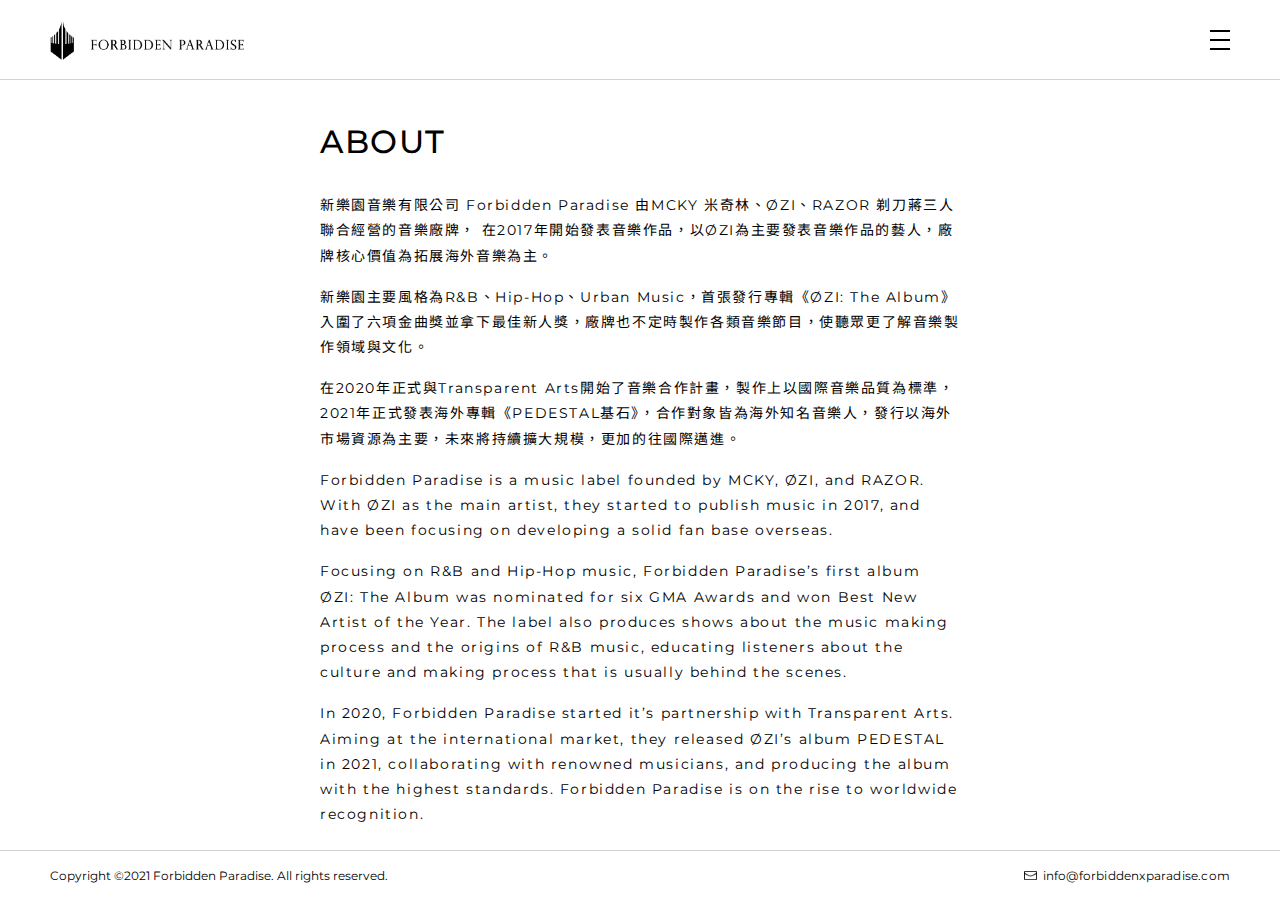
==== about.html @ 8565c3d3 "first commit" ====
<!DOCTYPE html>
<html lang="en">
  <head>
    <meta charset="UTF-8">
    <meta http-equiv="X-UA-Compatible" content="IE=edge">
    <meta name="viewport" content="width=device-width, initial-scale=1.0">
    <meta property="og:site_name" content="">
    <meta property="og:url" content="">
    <meta property="og:type" content="website">
    <meta property="og:title" content="">
    <meta property="og:description" content="">
    <meta property="og:image" content="">
    <title>Forbidden Paradise</title>
    <link href="css/common/bootstrap.min.css" type="text/css" rel="stylesheet">
    <link href="css/common/slick.css" type="text/css" rel="stylesheet">
    <link href="css/about.css" type="text/css" rel="stylesheet">
  </head>
  <body> 
    <header class="d-flex justify-content-between align-items-center"><a class="d-block logo" href="index.html">
        <h1 class="d-block m-0">Forbidden Paradise</h1></a>
      <div class="d-block hamburger">
        <div class="line"></div>
        <div class="line"></div>
        <div class="line"></div>
      </div>
      <nav> 
        <div class="d-flex flex-column justify-content-between nav-container">
          <div class="h-100 d-flex flex-column align-items-start nav-group">
            <ul class="d-flex flex-column">
              <li><a href="index.html">HOME</a></li>
              <li><a href="about.html">ABOUT</a></li>
              <li><a href="artists.html">ARTIST</a></li>
              <li><a href="works.html">WORKS</a></li>
              <li><a href="join_us.html">JOIN US</a></li>
            </ul>
            <div class="h-100 d-flex align-items-end social-links"><a href="https://www.facebook.com/forbiddenxparadise" target="_blank"><img src="images/global/icon_facebook_black.png"></a><a href="https://www.instagram.com/forbiddenxparadise/" target="_blank"><img src="images/global/icon_instagram_black.png"></a><a href="https://www.youtube.com/channel/UCNPcDilC3VMC2V1PXL1qEKA" target="_blank"><img src="images/global/icon_youtube_black.png"></a></div>
          </div>
        </div>
      </nav>
    </header>
    <main class="d-flex flex-column justify-content-between">
      <div class="container-fluid about d-flex justify-content-center align-items-center">
        <div class="description">
          <h2 class="w-100">ABOUT</h2>
          <article>
            <p>新樂園音樂有限公司 Forbidden Paradise 由MCKY 米奇林、ØZI、RAZOR 剃刀蔣三人聯合經營的音樂廠牌， 在2017年開始發表音樂作品，以ØZI為主要發表音樂作品的藝人，廠牌核心價值為拓展海外音樂為主。</p>
            <p>新樂園主要風格為R&B、Hip-Hop、Urban Music，首張發行專輯《ØZI: The Album》入圍了六項金曲獎並拿下最佳新人獎，廠牌也不定時製作各類音樂節目，使聽眾更了解音樂製作領域與文化。</p>
            <p>在2020年正式與Transparent Arts開始了音樂合作計畫，製作上以國際音樂品質為標準，2021年正式發表海外專輯《PEDESTAL基石》，合作對象皆為海外知名音樂人，發行以海外市場資源為主要，未來將持續擴大規模，更加的往國際邁進。</p>
            <p>Forbidden Paradise is a music label founded by MCKY, ØZI, and RAZOR. With ØZI as the main artist, they started to publish music in 2017, and have been focusing on developing a solid fan base overseas.</p>
            <p>Focusing on R&B and Hip-Hop music, Forbidden Paradise’s first album ØZI: The Album was nominated for six GMA Awards and won Best New Artist of the Year. The label also produces shows about the music making process and the origins of R&B music, educating listeners about the culture and making process that is usually behind the scenes.</p>
            <p>In 2020, Forbidden Paradise started it’s partnership with Transparent Arts. Aiming at the international market, they released ØZI’s album PEDESTAL in 2021, collaborating with renowned musicians, and producing the album with the highest standards. Forbidden Paradise is on the rise to worldwide recognition.</p>
          </article>
        </div>
      </div>
      <footer class="d-flex justify-content-center justify-content-md-between align-items-center">
        <div class="copyright d-none d-md-block">Copyright ©2021 Forbidden Paradise. All rights reserved.</div>
        <div class="contact d-flex align-items-center"> <i></i>info@forbiddenxparadise.com</div>
      </footer>
    </main>
    <script src="js/vendor/jquery.min.js"></script>
    <script src="js/vendor/bootstrap.min.js"></script>
    <script src="js/vendor/slick.min.js"></script>
    <script src="js/vendor/spritespin.js"></script>
    <script src="js/vendor/modernizr.js"></script>
    <script src="js/vendor/detectizr.js"></script>
    <script src="js/vendor/jquery.html5Loader.min.js"></script>
    <script src="js/vendor/TweenMax.min.js"></script>
    <script src="js/tracking.js"></script>
    <script src="js/global.js"></script>
    <script src="js/works.js"></script>
  </body>
</html>
---- css/about.css ----
@import url("https://fonts.googleapis.com/css2?family=Noto+Sans+TC:wght@300;400;500;700;900&display=swap");
@import url("https://fonts.googleapis.com/css2?family=Noto+Serif+TC:wght@300;400;500;700;900&display=swap");
@import url("https://fonts.googleapis.com/css2?family=Montserrat:wght@300;400;500;600;700;800;900&display=swap");
body {
  font-family: "Montserrat", "Noto Sans TC", Helvetica, sans-serif;
  font-size: 14px;
  font-weight: 400;
  line-height: 1.8;
  letter-spacing: 0.1rem;
  color: #000;
  background-color: #fff;
}

.font-family-serif {
  font-family: "Noto Serif TC", sans-serif;
}

img {
  width: 100%;
}

.container-fluid {
  max-width: 1440px;
  padding-left: 0px;
  padding-right: 0px;
}

.wrap {
  padding: 0 30px;
}
.modal-backdrop {
  opacity: 0.85 !important;
}

.modal .modal-content {
  background-color: #000;
  border-radius: 0;
}
.modal .modal-content .close {
  position: absolute;
  right: 0;
  top: -30px;
  width: 20px;
}
@media (min-width: 768px) {
  .modal .modal-content .close {
    top: -40px;
    width: 30px;
  }
}
.modal .modal-body .youtube-container {
  position: relative;
  width: 100%;
  padding-top: 56.25%;
}
.modal .modal-body .youtube-container iframe {
  position: absolute;
  left: 0;
  top: 0;
  width: 100%;
  height: 100%;
}

#loading {
  position: fixed;
  left: 0;
  top: 0;
  width: 100%;
  height: 100%;
  z-index: 500;
  background: url(../images/intro/motion_000.png) no-repeat center center;
  background-size: contain;
  background-color: #000;
}

header {
  position: fixed;
  left: 0;
  top: 0;
  width: 100%;
  height: 60px;
  padding: 0 30px;
  z-index: 100;
}
header::before {
  content: "";
  position: absolute;
  left: 0;
  top: 0;
  width: 100%;
  height: 100%;
  z-index: -1;
  background-color: white;
  border-bottom: 1px solid lightgray;
  backdrop-filter: blur(10px);
  -webkit-backdrop-filter: blur(10px);
}
@media (min-width: 1200px) {
  header {
    height: 80px;
    padding: 0 50px;
  }
}
header .logo {
  width: 40%;
  max-width: 180px;
}
@media (min-width: 1200px) {
  header .logo {
    width: 200px;
    max-width: 200px;
  }
}
header .logo h1 {
  width: 100%;
  padding-top: 20.4%;
  font-size: 0;
  text-indent: -9999px;
  background: url(../images/global/logo_black.png) no-repeat left center;
  background-size: contain;
}
header .hamburger {
  position: relative;
  cursor: pointer;
  width: 20px;
  height: 20px;
  z-index: 200;
}
header .hamburger .line {
  height: 2px;
  width: 100%;
  margin-top: 7px;
  background-color: #000;
  -webkit-transition: 0.3s;
  transition: 0.3s;
}
header .hamburger .line:first-child {
  margin-top: 0;
}
header .hamburger.open .line:first-child {
  -webkit-transform: rotate(45deg) translate(7px, 6px);
          transform: rotate(45deg) translate(7px, 6px);
}
header .hamburger.open .line:nth-child(2) {
  opacity: 0;
}
header .hamburger.open .line:nth-child(3) {
  -webkit-transform: rotate(-45deg) translate(7px, -6px);
          transform: rotate(-45deg) translate(7px, -6px);
}
header nav {
  position: fixed;
  left: 0;
  top: 0;
  width: 100%;
  height: 100%;
  z-index: 150;
  visibility: hidden;
  -webkit-transition: all 0.6s ease-in-out;
  transition: all 0.6s ease-in-out;
}
header nav::before {
  content: "";
  position: absolute;
  left: 100%;
  top: 0;
  width: 100%;
  height: 100%;
  background-color: rgba(255, 255, 255, 0.85);
  opacity: 0;
  -webkit-transition: all 0.6s ease-in-out;
  transition: all 0.6s ease-in-out;
}
header nav.open {
  visibility: visible;
}
header nav.open::before {
  left: 0;
  opacity: 1;
}
header nav .nav-container {
  position: absolute;
  right: 0;
  top: 0;
  width: auto;
  height: 100%;
  padding: 100px 90px 100px 60px;
  background-color: #fff;
  -webkit-transform: translateX(100%);
          transform: translateX(100%);
}
header nav .nav-container.in {
  -webkit-transform: translateX(0%);
          transform: translateX(0%);
}
header nav .nav-container.clicked {
  -webkit-transition: -webkit-transform 0.6s ease-in-out;
  transition: -webkit-transform 0.6s ease-in-out;
  transition: transform 0.6s ease-in-out;
  transition: transform 0.6s ease-in-out, -webkit-transform 0.6s ease-in-out;
}
header nav .nav-container .nav-group ul {
  list-style: none;
  padding: 0;
  margin: 0;
}
header nav .nav-container .nav-group ul li {
  margin-bottom: 1rem;
}
header nav .nav-container .nav-group ul li a {
  font-size: 20px;
  font-weight: 500;
  color: #000;
  -webkit-transition: 0.4s;
  transition: 0.4s;
}
header nav .nav-container .nav-group ul li a:hover {
  text-decoration: none;
  color: #000;
  opacity: 0.6;
}
header nav .nav-container .nav-group ul li a:focus, header nav .nav-container .nav-group ul li a:active {
  text-decoration: none;
  color: #000;
}
header nav .nav-container .nav-group .language {
  margin-top: 2rem;
  font-size: 14px;
  cursor: pointer;
  -webkit-transition: 0.4s;
  transition: 0.4s;
}
@media (min-width: 992px) {
  header nav .nav-container .nav-group .language {
    margin-top: 0;
    font-size: 12px;
  }
}
@media (min-width: 1200px) {
  header nav .nav-container .nav-group .language {
    font-size: 14px;
  }
}
header nav .nav-container .nav-group .language:hover {
  opacity: 0.6;
}
header nav .nav-container .nav-group .social-links a {
  width: 32px;
  margin-right: 1rem;
  -webkit-transition: 0.4s;
  transition: 0.4s;
}
@media (min-width: 992px) {
  header nav .nav-container .nav-group .social-links a {
    width: 26px;
  }
}
header nav .nav-container .nav-group .social-links a:hover {
  opacity: 0.6;
}

footer {
  width: 100%;
  height: 30px;
  background-color: #fff;
  border-top: 1px solid lightgray;
  padding: 0 30px;
}
@media (min-width: 768px) {
  footer {
    height: 50px;
    padding: 0 50px;
  }
}
footer .copyright {
  color: #000;
  font-size: 12px;
  letter-spacing: 0;
}
footer .contact {
  color: #000;
  font-size: 12px;
  letter-spacing: 0.2px;
}
footer .contact i {
  display: block;
  width: 13px;
  height: 13px;
  margin-right: 6px;
  background: url(../images/global/icon_contact.png) no-repeat center center;
  background-repeat: no-repeat;
  background-size: 100% auto;
}

.about {
  padding-top: 60px;
}
@media (min-width: 768px) {
  .about {
    padding-top: 100px;
    min-height: calc(100vh - 50px);
  }
}
.about .cover {
  width: 100%;
  height: 370px;
}
@media (min-width: 992px) {
  .about .cover {
    height: 500px;
    margin: 60px 0;
    padding: 0 30px;
  }
}
.about .cover > div {
  background-color: #000;
}
.about .cover img {
  max-width: 120px;
}
@media (min-width: 992px) {
  .about .cover img {
    max-width: 140px;
  }
}
.about .description {
  width: 90%;
  padding: 1rem 0;
}
@media (min-width: 768px) {
  .about .description {
    width: 50%;
    max-width: 800px;
  }
}
.about .description h2 {
  margin-bottom: 2rem;
}
.about .description article p:last-child {
  margin: 0;
}
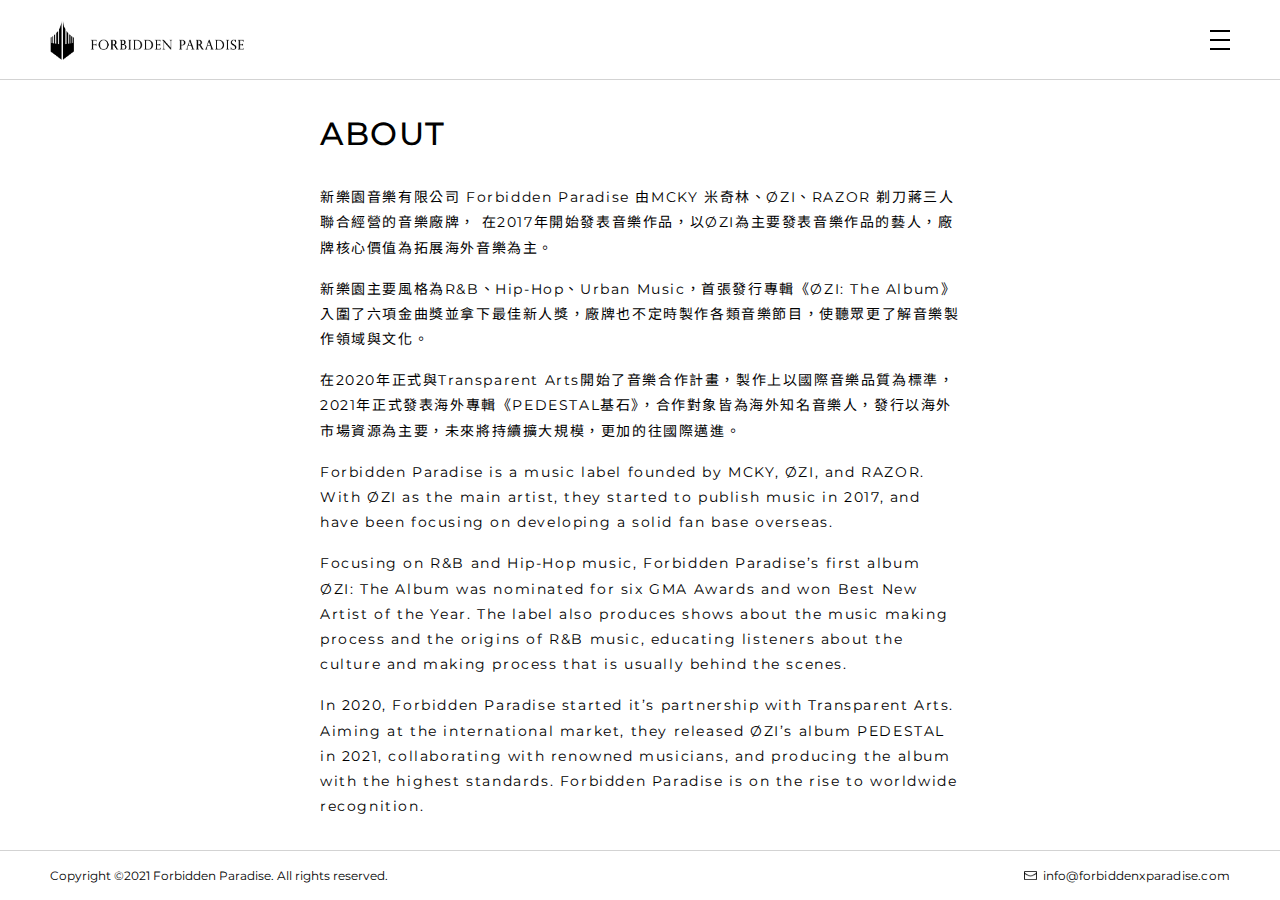
==== commit 5899d67a: "內容調整" ====
--- a/about.html
+++ b/about.html
@@ -29,7 +29,7 @@
             <ul class="d-flex flex-column">
               <li><a href="index.html">HOME</a></li>
               <li><a href="about.html">ABOUT</a></li>
-              <li><a href="artists.html">ARTIST</a></li>
+              <li><a href="artists.html">ARTISTS</a></li>
               <li><a href="works.html">WORKS</a></li>
               <li><a href="join_us.html">JOIN US</a></li>
             </ul>
--- a/css/about.css
+++ b/css/about.css
@@ -325,7 +325,6 @@
 }
 .about .description {
   width: 90%;
-  padding: 1rem 0;
 }
 @media (min-width: 768px) {
   .about .description {
@@ -334,8 +333,11 @@
   }
 }
 .about .description h2 {
+  margin-top: 2rem;
   margin-bottom: 2rem;
 }
-.about .description article p:last-child {
-  margin: 0;
+@media (min-width: 768px) {
+  .about .description h2 {
+    margin-top: 0rem;
+  }
 }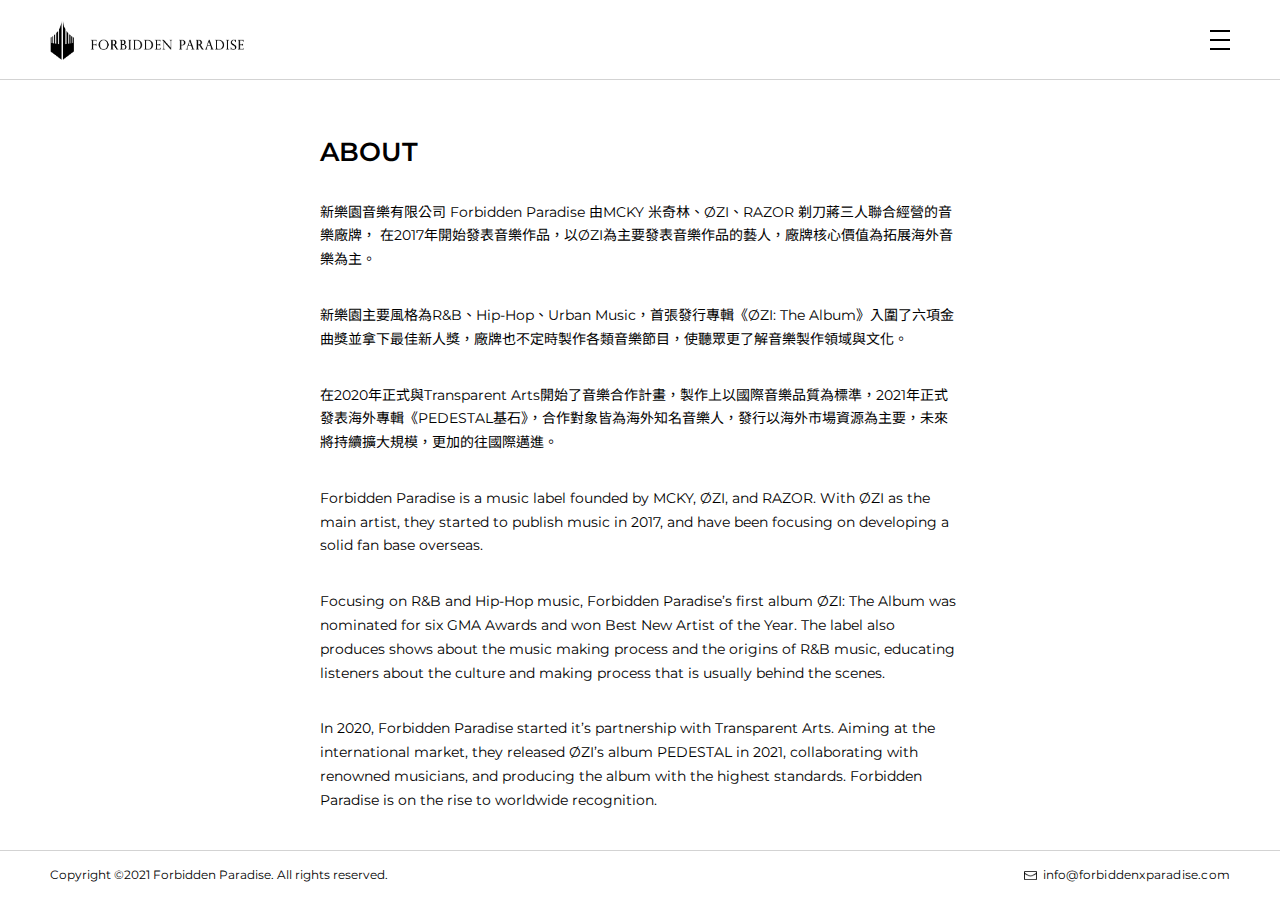
==== commit 85813eaa: "修正css" ====
--- a/about.html
+++ b/about.html
@@ -57,10 +57,10 @@
         <div class="contact d-flex align-items-center"> <i></i>info@forbiddenxparadise.com</div>
       </footer>
     </main>
+    <div id="loading"></div>
     <script src="js/vendor/jquery.min.js"></script>
     <script src="js/vendor/bootstrap.min.js"></script>
     <script src="js/vendor/slick.min.js"></script>
-    <script src="js/vendor/spritespin.js"></script>
     <script src="js/vendor/modernizr.js"></script>
     <script src="js/vendor/detectizr.js"></script>
     <script src="js/vendor/jquery.html5Loader.min.js"></script>
--- a/css/about.css
+++ b/css/about.css
@@ -5,8 +5,8 @@
   font-family: "Montserrat", "Noto Sans TC", Helvetica, sans-serif;
   font-size: 14px;
   font-weight: 400;
-  line-height: 1.8;
-  letter-spacing: 0.1rem;
+  line-height: 1.7;
+  letter-spacing: 0;
   color: #000;
   background-color: #fff;
 }
@@ -68,9 +68,9 @@
   width: 100%;
   height: 100%;
   z-index: 500;
-  background: url(../images/intro/motion_000.png) no-repeat center center;
-  background-size: contain;
-  background-color: #000;
+  background: url(../images/global/logo_loading_black.png) no-repeat center center;
+  background-size: 130px 130px;
+  background-color: #fff;
 }
 
 header {
@@ -162,7 +162,7 @@
 header nav::before {
   content: "";
   position: absolute;
-  left: 100%;
+  left: 0;
   top: 0;
   width: 100%;
   height: 100%;
@@ -175,7 +175,6 @@
   visibility: visible;
 }
 header nav.open::before {
-  left: 0;
   opacity: 1;
 }
 header nav .nav-container {
@@ -324,15 +323,19 @@
   }
 }
 .about .description {
-  width: 90%;
+  width: 100%;
+  padding: 0 30px;
 }
 @media (min-width: 768px) {
   .about .description {
     width: 50%;
     max-width: 800px;
+    padding: 0;
   }
 }
 .about .description h2 {
+  font-size: 26px;
+  font-weight: 600;
   margin-top: 2rem;
   margin-bottom: 2rem;
 }
@@ -340,4 +343,10 @@
   .about .description h2 {
     margin-top: 0rem;
   }
+}
+.about .description article p {
+  margin-bottom: 2rem;
+}
+.about .description article p:last-child {
+  margin: 0;
 }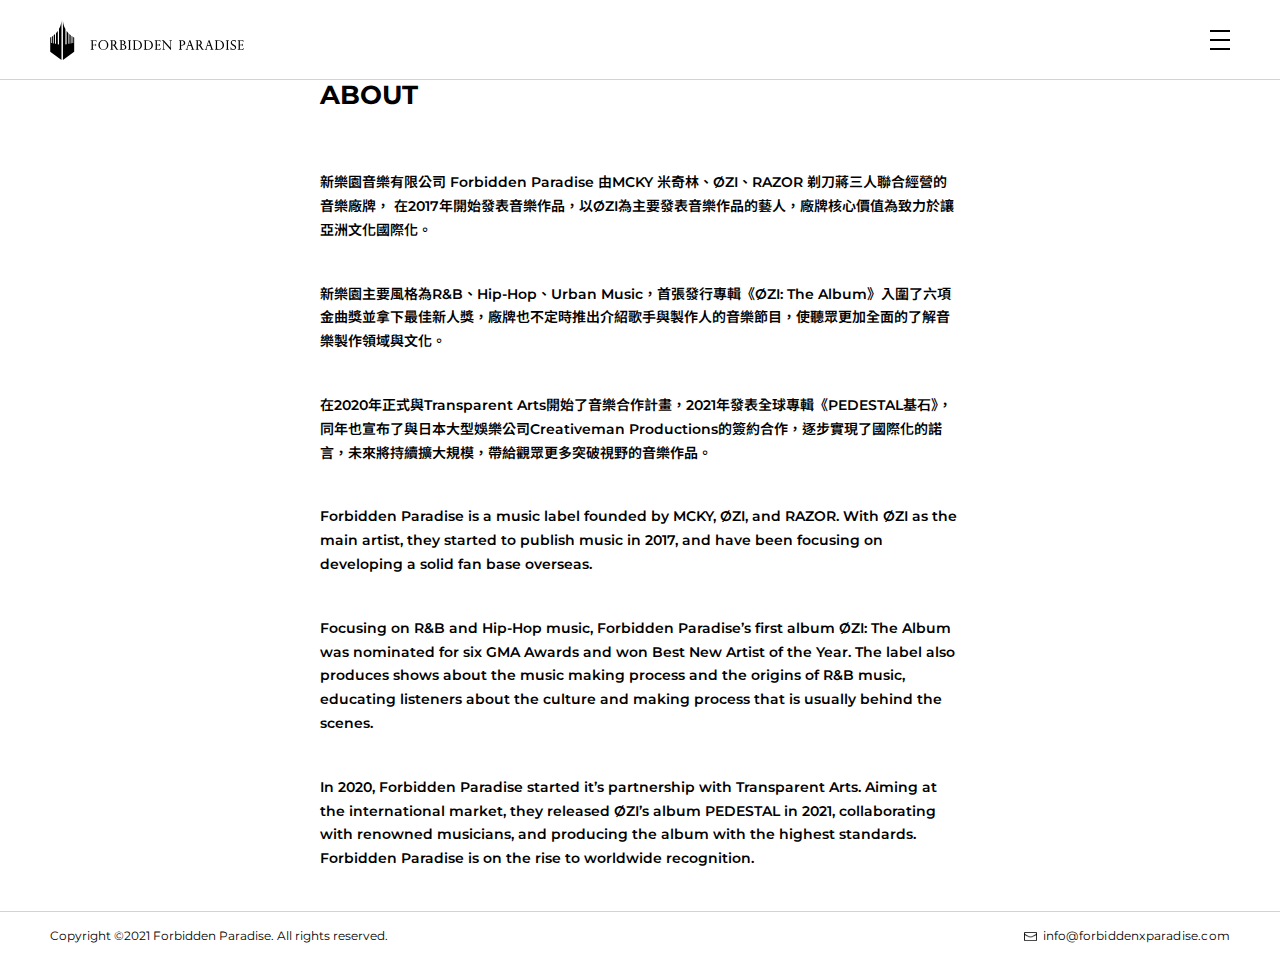
==== commit ea7aba7b: "調整" ====
--- a/about.html
+++ b/about.html
@@ -43,9 +43,9 @@
         <div class="description">
           <h2 class="w-100">ABOUT</h2>
           <article>
-            <p>新樂園音樂有限公司 Forbidden Paradise 由MCKY 米奇林、ØZI、RAZOR 剃刀蔣三人聯合經營的音樂廠牌， 在2017年開始發表音樂作品，以ØZI為主要發表音樂作品的藝人，廠牌核心價值為拓展海外音樂為主。</p>
-            <p>新樂園主要風格為R&B、Hip-Hop、Urban Music，首張發行專輯《ØZI: The Album》入圍了六項金曲獎並拿下最佳新人獎，廠牌也不定時製作各類音樂節目，使聽眾更了解音樂製作領域與文化。</p>
-            <p>在2020年正式與Transparent Arts開始了音樂合作計畫，製作上以國際音樂品質為標準，2021年正式發表海外專輯《PEDESTAL基石》，合作對象皆為海外知名音樂人，發行以海外市場資源為主要，未來將持續擴大規模，更加的往國際邁進。</p>
+            <p>新樂園音樂有限公司 Forbidden Paradise 由MCKY 米奇林、ØZI、RAZOR 剃刀蔣三人聯合經營的音樂廠牌， 在2017年開始發表音樂作品，以ØZI為主要發表音樂作品的藝人，廠牌核心價值為致力於讓亞洲文化國際化。</p>
+            <p>新樂園主要風格為R&B、Hip-Hop、Urban Music，首張發行專輯《ØZI: The Album》入圍了六項金曲獎並拿下最佳新人獎，廠牌也不定時推出介紹歌手與製作人的音樂節目，使聽眾更加全面的了解音樂製作領域與文化。</p>
+            <p>在2020年正式與Transparent Arts開始了音樂合作計畫，2021年發表全球專輯《PEDESTAL基石》，同年也宣布了與日本大型娛樂公司Creativeman Productions的簽約合作，逐步實現了國際化的諾言，未來將持續擴大規模，帶給觀眾更多突破視野的音樂作品。</p>
             <p>Forbidden Paradise is a music label founded by MCKY, ØZI, and RAZOR. With ØZI as the main artist, they started to publish music in 2017, and have been focusing on developing a solid fan base overseas.</p>
             <p>Focusing on R&B and Hip-Hop music, Forbidden Paradise’s first album ØZI: The Album was nominated for six GMA Awards and won Best New Artist of the Year. The label also produces shows about the music making process and the origins of R&B music, educating listeners about the culture and making process that is usually behind the scenes.</p>
             <p>In 2020, Forbidden Paradise started it’s partnership with Transparent Arts. Aiming at the international market, they released ØZI’s album PEDESTAL in 2021, collaborating with renowned musicians, and producing the album with the highest standards. Forbidden Paradise is on the rise to worldwide recognition.</p>
--- a/css/about.css
+++ b/css/about.css
@@ -116,7 +116,7 @@
   padding-top: 20.4%;
   font-size: 0;
   text-indent: -9999px;
-  background: url(../images/global/logo_black.png) no-repeat left center;
+  background: url(../images/global/logo.svg) no-repeat left center;
   background-size: contain;
 }
 header .hamburger {
@@ -188,6 +188,11 @@
   -webkit-transform: translateX(100%);
           transform: translateX(100%);
 }
+@media (min-width: 576px) {
+  header nav .nav-container {
+    width: 430px;
+  }
+}
 header nav .nav-container.in {
   -webkit-transform: translateX(0%);
           transform: translateX(0%);
@@ -208,7 +213,7 @@
 }
 header nav .nav-container .nav-group ul li a {
   font-size: 20px;
-  font-weight: 500;
+  font-weight: 600;
   color: #000;
   -webkit-transition: 0.4s;
   transition: 0.4s;
@@ -292,11 +297,12 @@
 }
 
 .about {
+  font-weight: 600;
   padding-top: 60px;
 }
 @media (min-width: 768px) {
   .about {
-    padding-top: 100px;
+    padding-top: 80px;
     min-height: calc(100vh - 50px);
   }
 }
@@ -335,9 +341,9 @@
 }
 .about .description h2 {
   font-size: 26px;
-  font-weight: 600;
-  margin-top: 2rem;
-  margin-bottom: 2rem;
+  font-weight: 700;
+  margin-top: 60px;
+  margin-bottom: 60px;
 }
 @media (min-width: 768px) {
   .about .description h2 {
@@ -345,8 +351,5 @@
   }
 }
 .about .description article p {
-  margin-bottom: 2rem;
-}
-.about .description article p:last-child {
-  margin: 0;
+  margin-bottom: 40px;
 }